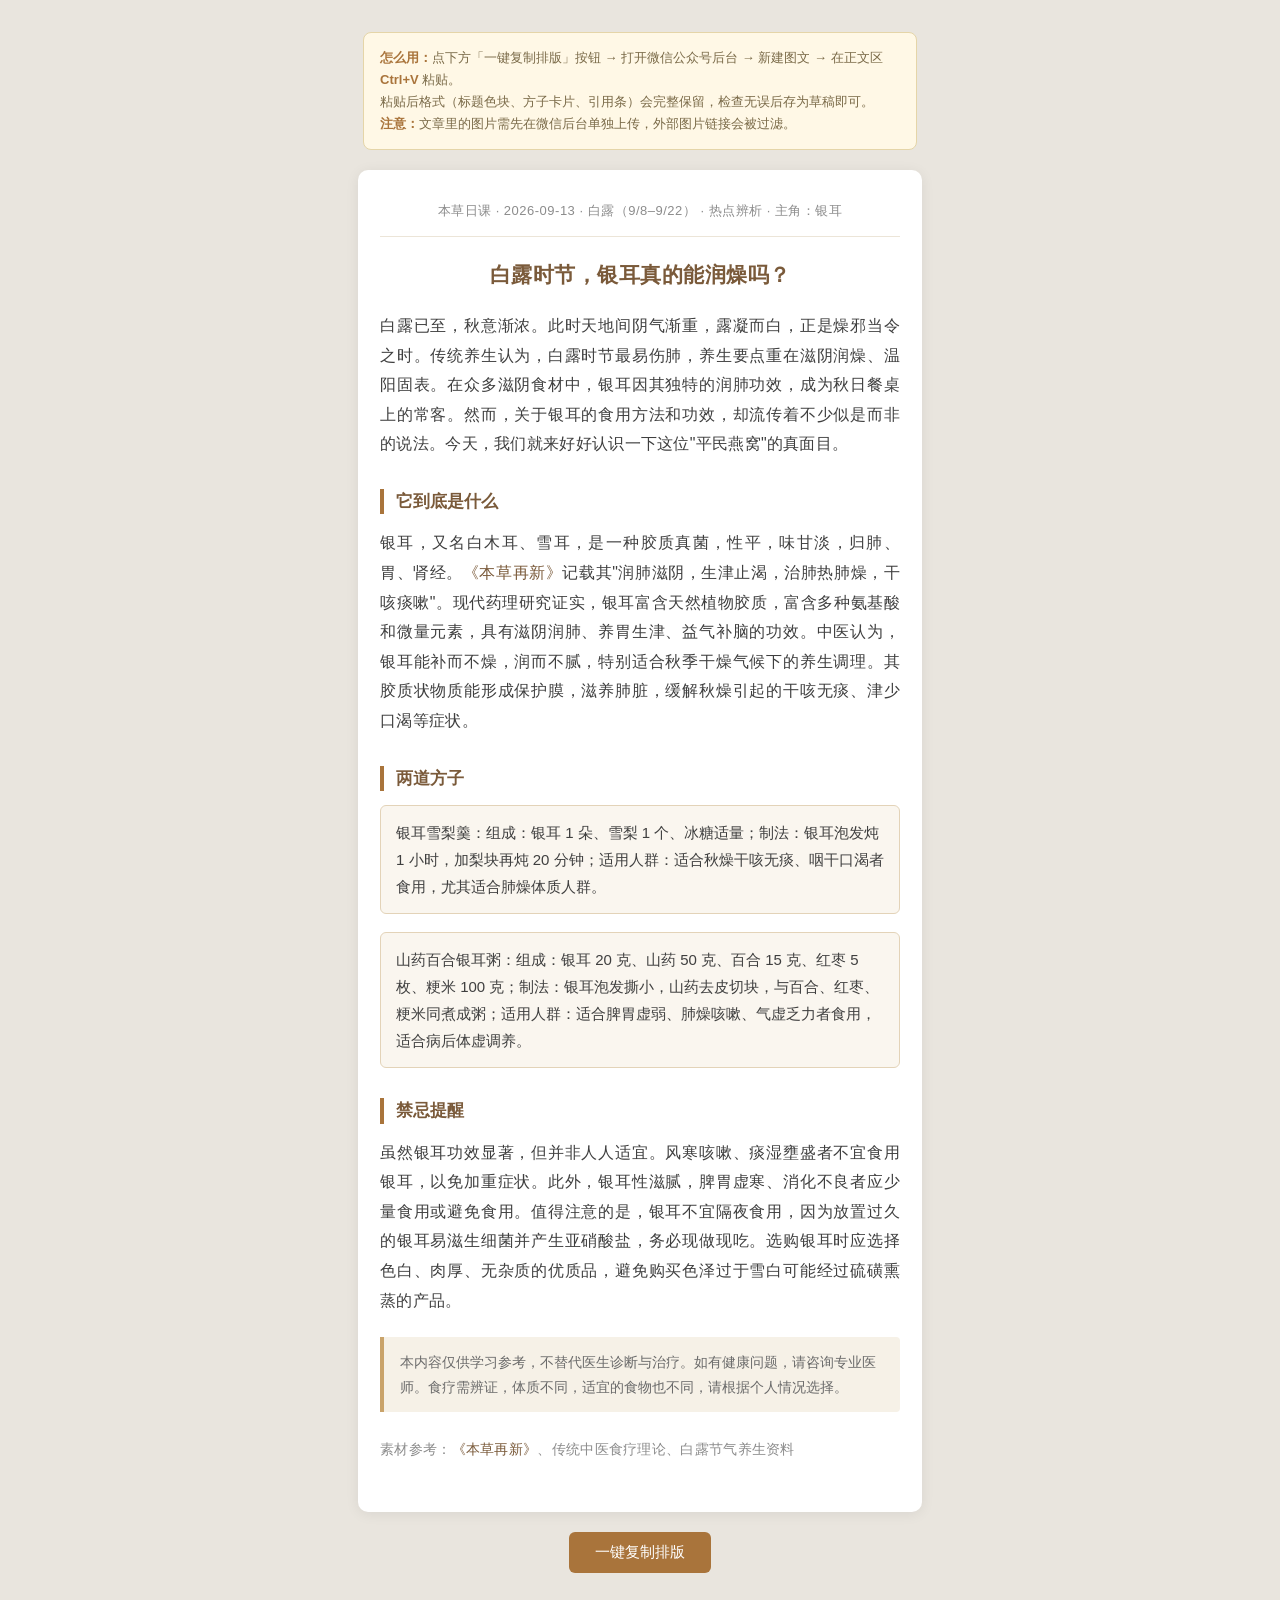
==== daily/2026-09-13-wechat.html @ fdce313f "chore(daily): 本草日课 2026-09-13" ====
<!DOCTYPE html>
<html lang="zh-CN">
<head>
<meta charset="utf-8">
<meta name="viewport" content="width=device-width,initial-scale=1">
<title>白露时节，银耳真的能润燥吗？ · 公众号排版稿</title>
<style>
  body{margin:0;padding:32px 16px 64px;background:#e9e5de;font-family:-apple-system,'PingFang SC','Microsoft YaHei',sans-serif;}
  .tip{max-width:520px;margin:0 auto 20px;padding:14px 16px;background:#fff8e6;border:1px solid #e5d5a8;border-radius:8px;font-size:13px;line-height:1.7;color:#7a6a48;}
  .tip b{color:#a9743b;}
  .phone{max-width:520px;margin:0 auto;background:#fff;border-radius:10px;padding:30px 22px;box-shadow:0 2px 14px rgba(0,0,0,.07);}
  .btn{max-width:520px;margin:20px auto 0;text-align:center;}
  .btn button{background:#a9743b;color:#fff;border:0;border-radius:6px;padding:11px 26px;font-size:15px;cursor:pointer;}
  .btn button:hover{background:#8d5e2c;}
  .done{display:none;max-width:520px;margin:12px auto 0;text-align:center;color:#3a7a3a;font-size:14px;}
</style>
</head>
<body>

<div class="tip">
  <b>怎么用：</b>点下方「一键复制排版」按钮 → 打开微信公众号后台 → 新建图文 → 在正文区 <b>Ctrl+V</b> 粘贴。<br>
  粘贴后格式（标题色块、方子卡片、引用条）会完整保留，检查无误后存为草稿即可。<br>
  <b>注意：</b>文章里的图片需先在微信后台单独上传，外部图片链接会被过滤。
</div>

<div class="phone" id="article">
<section style="margin:0 0 22px;padding-bottom:14px;border-bottom:1px solid #ece5d8;text-align:center;font-size:13px;line-height:1.7;color:#8c8c8c;letter-spacing:0.5px;">本草日课 · 2026-09-13 · 白露（9/8–9/22） · 热点辨析 · 主角：银耳</section>
<h1 style="margin:0 0 20px;font-size:21px;line-height:1.5;font-weight:bold;color:#7a5a3a;letter-spacing:0.5px;text-align:center;">白露时节，银耳真的能润燥吗？</h1>
<p style="margin:0 0 18px;font-size:16px;line-height:1.85;color:#3f3f3f;letter-spacing:0.3px;text-align:justify;">白露已至，秋意渐浓。此时天地间阴气渐重，露凝而白，正是燥邪当令之时。传统养生认为，白露时节最易伤肺，养生要点重在滋阴润燥、温阳固表。在众多滋阴食材中，银耳因其独特的润肺功效，成为秋日餐桌上的常客。然而，关于银耳的食用方法和功效，却流传着不少似是而非的说法。今天，我们就来好好认识一下这位"平民燕窝"的真面目。</p>
<section style="margin:30px 0 14px;padding-left:12px;border-left:4px solid #a9743b;font-size:17px;font-weight:bold;line-height:1.5;color:#7a5a3a;">它到底是什么</section>
<p style="margin:0 0 18px;font-size:16px;line-height:1.85;color:#3f3f3f;letter-spacing:0.3px;text-align:justify;">银耳，又名白木耳、雪耳，是一种胶质真菌，性平，味甘淡，归肺、胃、肾经。<span style="color:#7a5a3a;">《本草再新》</span>记载其"润肺滋阴，生津止渴，治肺热肺燥，干咳痰嗽"。现代药理研究证实，银耳富含天然植物胶质，富含多种氨基酸和微量元素，具有滋阴润肺、养胃生津、益气补脑的功效。中医认为，银耳能补而不燥，润而不腻，特别适合秋季干燥气候下的养生调理。其胶质状物质能形成保护膜，滋养肺脏，缓解秋燥引起的干咳无痰、津少口渴等症状。</p>
<section style="margin:30px 0 14px;padding-left:12px;border-left:4px solid #a9743b;font-size:17px;font-weight:bold;line-height:1.5;color:#7a5a3a;">两道方子</section>
<section style="margin:0 0 18px;padding:13px 15px;background:#faf6ef;border:1px solid #e3d3b8;border-radius:6px;font-size:15px;line-height:1.8;color:#3f3f3f;">银耳雪梨羹：组成：银耳 1 朵、雪梨 1 个、冰糖适量；制法：银耳泡发炖 1 小时，加梨块再炖 20 分钟；适用人群：适合秋燥干咳无痰、咽干口渴者食用，尤其适合肺燥体质人群。</section>
<section style="margin:0 0 18px;padding:13px 15px;background:#faf6ef;border:1px solid #e3d3b8;border-radius:6px;font-size:15px;line-height:1.8;color:#3f3f3f;">山药百合银耳粥：组成：银耳 20 克、山药 50 克、百合 15 克、红枣 5 枚、粳米 100 克；制法：银耳泡发撕小，山药去皮切块，与百合、红枣、粳米同煮成粥；适用人群：适合脾胃虚弱、肺燥咳嗽、气虚乏力者食用，适合病后体虚调养。</section>
<section style="margin:30px 0 14px;padding-left:12px;border-left:4px solid #a9743b;font-size:17px;font-weight:bold;line-height:1.5;color:#7a5a3a;">禁忌提醒</section>
<p style="margin:0 0 18px;font-size:16px;line-height:1.85;color:#3f3f3f;letter-spacing:0.3px;text-align:justify;">虽然银耳功效显著，但并非人人适宜。风寒咳嗽、痰湿壅盛者不宜食用银耳，以免加重症状。此外，银耳性滋腻，脾胃虚寒、消化不良者应少量食用或避免食用。值得注意的是，银耳不宜隔夜食用，因为放置过久的银耳易滋生细菌并产生亚硝酸盐，务必现做现吃。选购银耳时应选择色白、肉厚、无杂质的优质品，避免购买色泽过于雪白可能经过硫磺熏蒸的产品。</p>
<section style="margin:22px 0;padding:13px 16px;background:#f6f1e7;border-left:4px solid #c9a36a;border-radius:0 4px 4px 0;font-size:14px;line-height:1.75;color:#6b6b6b;">本内容仅供学习参考，不替代医生诊断与治疗。如有健康问题，请咨询专业医师。食疗需辨证，体质不同，适宜的食物也不同，请根据个人情况选择。</section>
<p style="margin:0 0 18px;font-size:16px;line-height:1.85;color:#3f3f3f;letter-spacing:0.3px;text-align:justify;"><em style="color:#8c8c8c;font-style:normal;font-size:14px;">素材参考：<span style="color:#7a5a3a;">《本草再新》</span>、传统中医食疗理论、白露节气养生资料</em></p>
</div>

<div class="btn"><button onclick="copyArticle()">一键复制排版</button></div>
<div class="done" id="done">已复制到剪贴板，去公众号后台粘贴吧</div>

<script>
function copyArticle(){
  var el = document.getElementById('article');
  var sel = window.getSelection(), range = document.createRange();
  range.selectNodeContents(el); sel.removeAllRanges(); sel.addRange(range);
  try {
    document.execCommand('copy');
    var d = document.getElementById('done');
    d.style.display = 'block';
    setTimeout(function(){ d.style.display='none'; }, 2500);
  } catch(e) { alert('复制失败，请手动全选正文区域复制'); }
  sel.removeAllRanges();
}
</script>
</body>
</html>
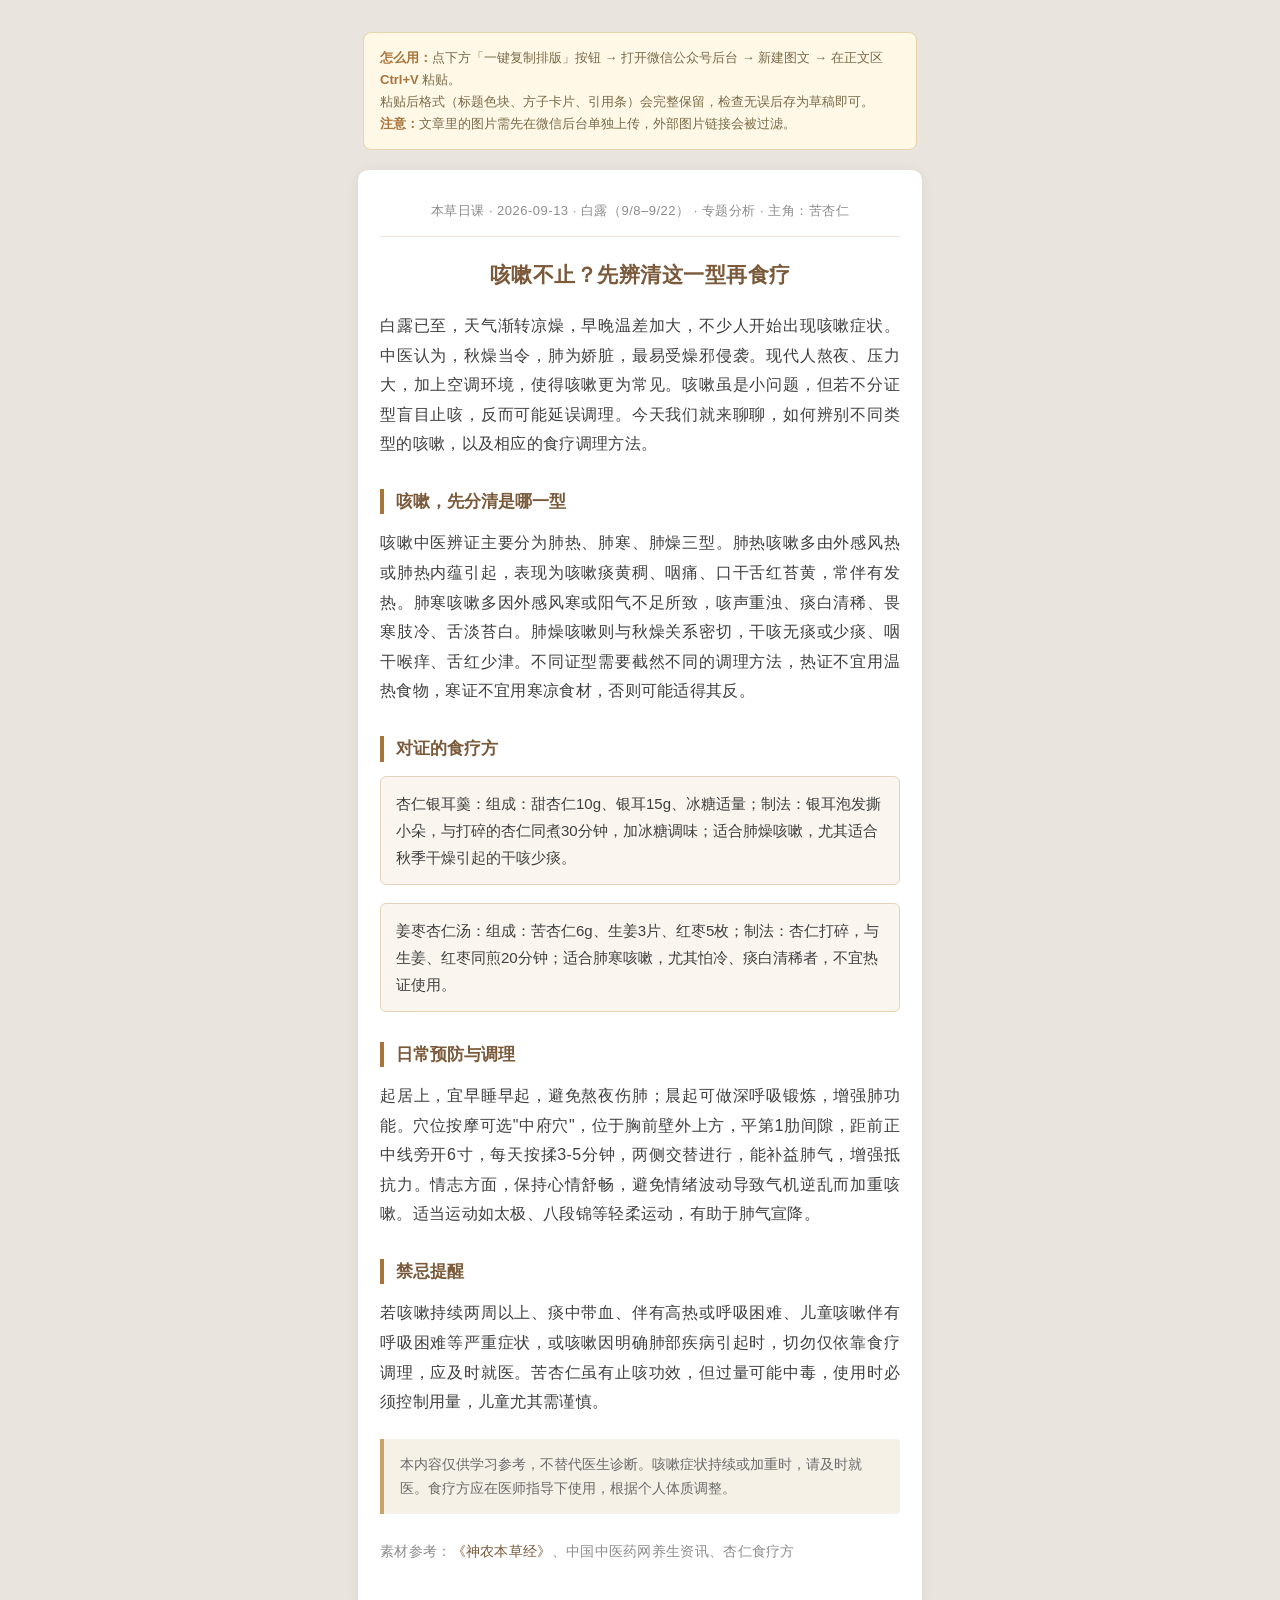
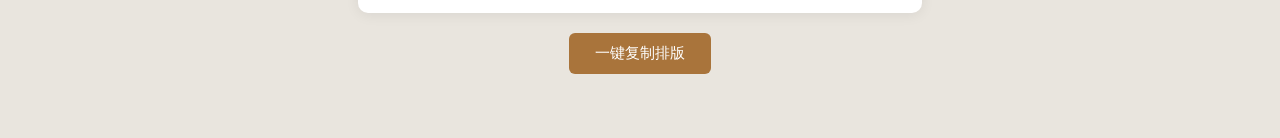
==== commit e4b19aeb: "chore(daily): 本草日课 2026-09-13" ====
--- a/daily/2026-09-13-wechat.html
+++ b/daily/2026-09-13-wechat.html
@@ -3,7 +3,7 @@
 <head>
 <meta charset="utf-8">
 <meta name="viewport" content="width=device-width,initial-scale=1">
-<title>白露时节，银耳真的能润燥吗？ · 公众号排版稿</title>
+<title>咳嗽不止？先辨清这一型再食疗 · 公众号排版稿</title>
 <style>
   body{margin:0;padding:32px 16px 64px;background:#e9e5de;font-family:-apple-system,'PingFang SC','Microsoft YaHei',sans-serif;}
   .tip{max-width:520px;margin:0 auto 20px;padding:14px 16px;background:#fff8e6;border:1px solid #e5d5a8;border-radius:8px;font-size:13px;line-height:1.7;color:#7a6a48;}
@@ -24,18 +24,20 @@
 </div>
 
 <div class="phone" id="article">
-<section style="margin:0 0 22px;padding-bottom:14px;border-bottom:1px solid #ece5d8;text-align:center;font-size:13px;line-height:1.7;color:#8c8c8c;letter-spacing:0.5px;">本草日课 · 2026-09-13 · 白露（9/8–9/22） · 热点辨析 · 主角：银耳</section>
-<h1 style="margin:0 0 20px;font-size:21px;line-height:1.5;font-weight:bold;color:#7a5a3a;letter-spacing:0.5px;text-align:center;">白露时节，银耳真的能润燥吗？</h1>
-<p style="margin:0 0 18px;font-size:16px;line-height:1.85;color:#3f3f3f;letter-spacing:0.3px;text-align:justify;">白露已至，秋意渐浓。此时天地间阴气渐重，露凝而白，正是燥邪当令之时。传统养生认为，白露时节最易伤肺，养生要点重在滋阴润燥、温阳固表。在众多滋阴食材中，银耳因其独特的润肺功效，成为秋日餐桌上的常客。然而，关于银耳的食用方法和功效，却流传着不少似是而非的说法。今天，我们就来好好认识一下这位"平民燕窝"的真面目。</p>
-<section style="margin:30px 0 14px;padding-left:12px;border-left:4px solid #a9743b;font-size:17px;font-weight:bold;line-height:1.5;color:#7a5a3a;">它到底是什么</section>
-<p style="margin:0 0 18px;font-size:16px;line-height:1.85;color:#3f3f3f;letter-spacing:0.3px;text-align:justify;">银耳，又名白木耳、雪耳，是一种胶质真菌，性平，味甘淡，归肺、胃、肾经。<span style="color:#7a5a3a;">《本草再新》</span>记载其"润肺滋阴，生津止渴，治肺热肺燥，干咳痰嗽"。现代药理研究证实，银耳富含天然植物胶质，富含多种氨基酸和微量元素，具有滋阴润肺、养胃生津、益气补脑的功效。中医认为，银耳能补而不燥，润而不腻，特别适合秋季干燥气候下的养生调理。其胶质状物质能形成保护膜，滋养肺脏，缓解秋燥引起的干咳无痰、津少口渴等症状。</p>
-<section style="margin:30px 0 14px;padding-left:12px;border-left:4px solid #a9743b;font-size:17px;font-weight:bold;line-height:1.5;color:#7a5a3a;">两道方子</section>
-<section style="margin:0 0 18px;padding:13px 15px;background:#faf6ef;border:1px solid #e3d3b8;border-radius:6px;font-size:15px;line-height:1.8;color:#3f3f3f;">银耳雪梨羹：组成：银耳 1 朵、雪梨 1 个、冰糖适量；制法：银耳泡发炖 1 小时，加梨块再炖 20 分钟；适用人群：适合秋燥干咳无痰、咽干口渴者食用，尤其适合肺燥体质人群。</section>
-<section style="margin:0 0 18px;padding:13px 15px;background:#faf6ef;border:1px solid #e3d3b8;border-radius:6px;font-size:15px;line-height:1.8;color:#3f3f3f;">山药百合银耳粥：组成：银耳 20 克、山药 50 克、百合 15 克、红枣 5 枚、粳米 100 克；制法：银耳泡发撕小，山药去皮切块，与百合、红枣、粳米同煮成粥；适用人群：适合脾胃虚弱、肺燥咳嗽、气虚乏力者食用，适合病后体虚调养。</section>
+<section style="margin:0 0 22px;padding-bottom:14px;border-bottom:1px solid #ece5d8;text-align:center;font-size:13px;line-height:1.7;color:#8c8c8c;letter-spacing:0.5px;">本草日课 · 2026-09-13 · 白露（9/8–9/22） · 专题分析 · 主角：苦杏仁</section>
+<h1 style="margin:0 0 20px;font-size:21px;line-height:1.5;font-weight:bold;color:#7a5a3a;letter-spacing:0.5px;text-align:center;">咳嗽不止？先辨清这一型再食疗</h1>
+<p style="margin:0 0 18px;font-size:16px;line-height:1.85;color:#3f3f3f;letter-spacing:0.3px;text-align:justify;">白露已至，天气渐转凉燥，早晚温差加大，不少人开始出现咳嗽症状。中医认为，秋燥当令，肺为娇脏，最易受燥邪侵袭。现代人熬夜、压力大，加上空调环境，使得咳嗽更为常见。咳嗽虽是小问题，但若不分证型盲目止咳，反而可能延误调理。今天我们就来聊聊，如何辨别不同类型的咳嗽，以及相应的食疗调理方法。</p>
+<section style="margin:30px 0 14px;padding-left:12px;border-left:4px solid #a9743b;font-size:17px;font-weight:bold;line-height:1.5;color:#7a5a3a;">咳嗽，先分清是哪一型</section>
+<p style="margin:0 0 18px;font-size:16px;line-height:1.85;color:#3f3f3f;letter-spacing:0.3px;text-align:justify;">咳嗽中医辨证主要分为肺热、肺寒、肺燥三型。肺热咳嗽多由外感风热或肺热内蕴引起，表现为咳嗽痰黄稠、咽痛、口干舌红苔黄，常伴有发热。肺寒咳嗽多因外感风寒或阳气不足所致，咳声重浊、痰白清稀、畏寒肢冷、舌淡苔白。肺燥咳嗽则与秋燥关系密切，干咳无痰或少痰、咽干喉痒、舌红少津。不同证型需要截然不同的调理方法，热证不宜用温热食物，寒证不宜用寒凉食材，否则可能适得其反。</p>
+<section style="margin:30px 0 14px;padding-left:12px;border-left:4px solid #a9743b;font-size:17px;font-weight:bold;line-height:1.5;color:#7a5a3a;">对证的食疗方</section>
+<section style="margin:0 0 18px;padding:13px 15px;background:#faf6ef;border:1px solid #e3d3b8;border-radius:6px;font-size:15px;line-height:1.8;color:#3f3f3f;">杏仁银耳羹：组成：甜杏仁10g、银耳15g、冰糖适量；制法：银耳泡发撕小朵，与打碎的杏仁同煮30分钟，加冰糖调味；适合肺燥咳嗽，尤其适合秋季干燥引起的干咳少痰。</section>
+<section style="margin:0 0 18px;padding:13px 15px;background:#faf6ef;border:1px solid #e3d3b8;border-radius:6px;font-size:15px;line-height:1.8;color:#3f3f3f;">姜枣杏仁汤：组成：苦杏仁6g、生姜3片、红枣5枚；制法：杏仁打碎，与生姜、红枣同煎20分钟；适合肺寒咳嗽，尤其怕冷、痰白清稀者，不宜热证使用。</section>
+<section style="margin:30px 0 14px;padding-left:12px;border-left:4px solid #a9743b;font-size:17px;font-weight:bold;line-height:1.5;color:#7a5a3a;">日常预防与调理</section>
+<p style="margin:0 0 18px;font-size:16px;line-height:1.85;color:#3f3f3f;letter-spacing:0.3px;text-align:justify;">起居上，宜早睡早起，避免熬夜伤肺；晨起可做深呼吸锻炼，增强肺功能。穴位按摩可选"中府穴"，位于胸前壁外上方，平第1肋间隙，距前正中线旁开6寸，每天按揉3-5分钟，两侧交替进行，能补益肺气，增强抵抗力。情志方面，保持心情舒畅，避免情绪波动导致气机逆乱而加重咳嗽。适当运动如太极、八段锦等轻柔运动，有助于肺气宣降。</p>
 <section style="margin:30px 0 14px;padding-left:12px;border-left:4px solid #a9743b;font-size:17px;font-weight:bold;line-height:1.5;color:#7a5a3a;">禁忌提醒</section>
-<p style="margin:0 0 18px;font-size:16px;line-height:1.85;color:#3f3f3f;letter-spacing:0.3px;text-align:justify;">虽然银耳功效显著，但并非人人适宜。风寒咳嗽、痰湿壅盛者不宜食用银耳，以免加重症状。此外，银耳性滋腻，脾胃虚寒、消化不良者应少量食用或避免食用。值得注意的是，银耳不宜隔夜食用，因为放置过久的银耳易滋生细菌并产生亚硝酸盐，务必现做现吃。选购银耳时应选择色白、肉厚、无杂质的优质品，避免购买色泽过于雪白可能经过硫磺熏蒸的产品。</p>
-<section style="margin:22px 0;padding:13px 16px;background:#f6f1e7;border-left:4px solid #c9a36a;border-radius:0 4px 4px 0;font-size:14px;line-height:1.75;color:#6b6b6b;">本内容仅供学习参考，不替代医生诊断与治疗。如有健康问题，请咨询专业医师。食疗需辨证，体质不同，适宜的食物也不同，请根据个人情况选择。</section>
-<p style="margin:0 0 18px;font-size:16px;line-height:1.85;color:#3f3f3f;letter-spacing:0.3px;text-align:justify;"><em style="color:#8c8c8c;font-style:normal;font-size:14px;">素材参考：<span style="color:#7a5a3a;">《本草再新》</span>、传统中医食疗理论、白露节气养生资料</em></p>
+<p style="margin:0 0 18px;font-size:16px;line-height:1.85;color:#3f3f3f;letter-spacing:0.3px;text-align:justify;">若咳嗽持续两周以上、痰中带血、伴有高热或呼吸困难、儿童咳嗽伴有呼吸困难等严重症状，或咳嗽因明确肺部疾病引起时，切勿仅依靠食疗调理，应及时就医。苦杏仁虽有止咳功效，但过量可能中毒，使用时必须控制用量，儿童尤其需谨慎。</p>
+<section style="margin:22px 0;padding:13px 16px;background:#f6f1e7;border-left:4px solid #c9a36a;border-radius:0 4px 4px 0;font-size:14px;line-height:1.75;color:#6b6b6b;">本内容仅供学习参考，不替代医生诊断。咳嗽症状持续或加重时，请及时就医。食疗方应在医师指导下使用，根据个人体质调整。</section>
+<p style="margin:0 0 18px;font-size:16px;line-height:1.85;color:#3f3f3f;letter-spacing:0.3px;text-align:justify;"><em style="color:#8c8c8c;font-style:normal;font-size:14px;">素材参考：<span style="color:#7a5a3a;">《神农本草经》</span>、中国中医药网养生资讯、杏仁食疗方</em></p>
 </div>
 
 <div class="btn"><button onclick="copyArticle()">一键复制排版</button></div>
